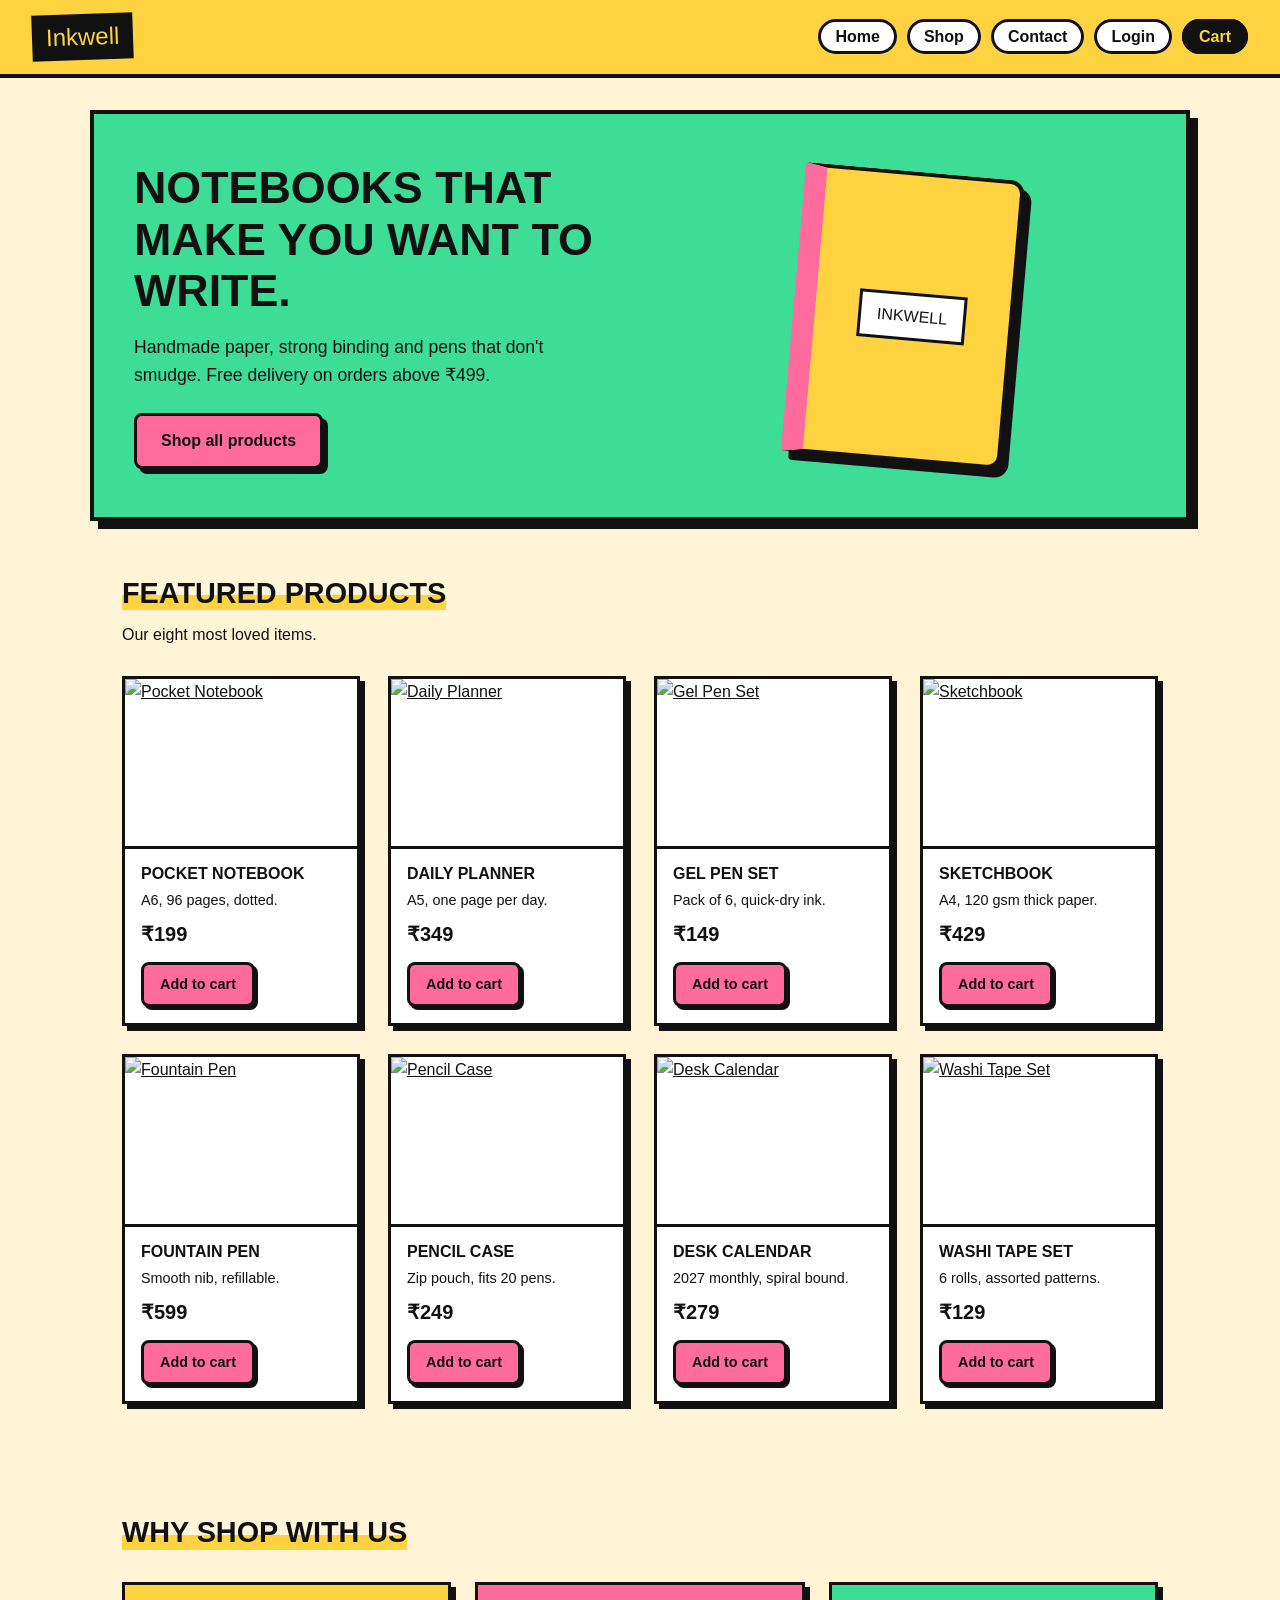
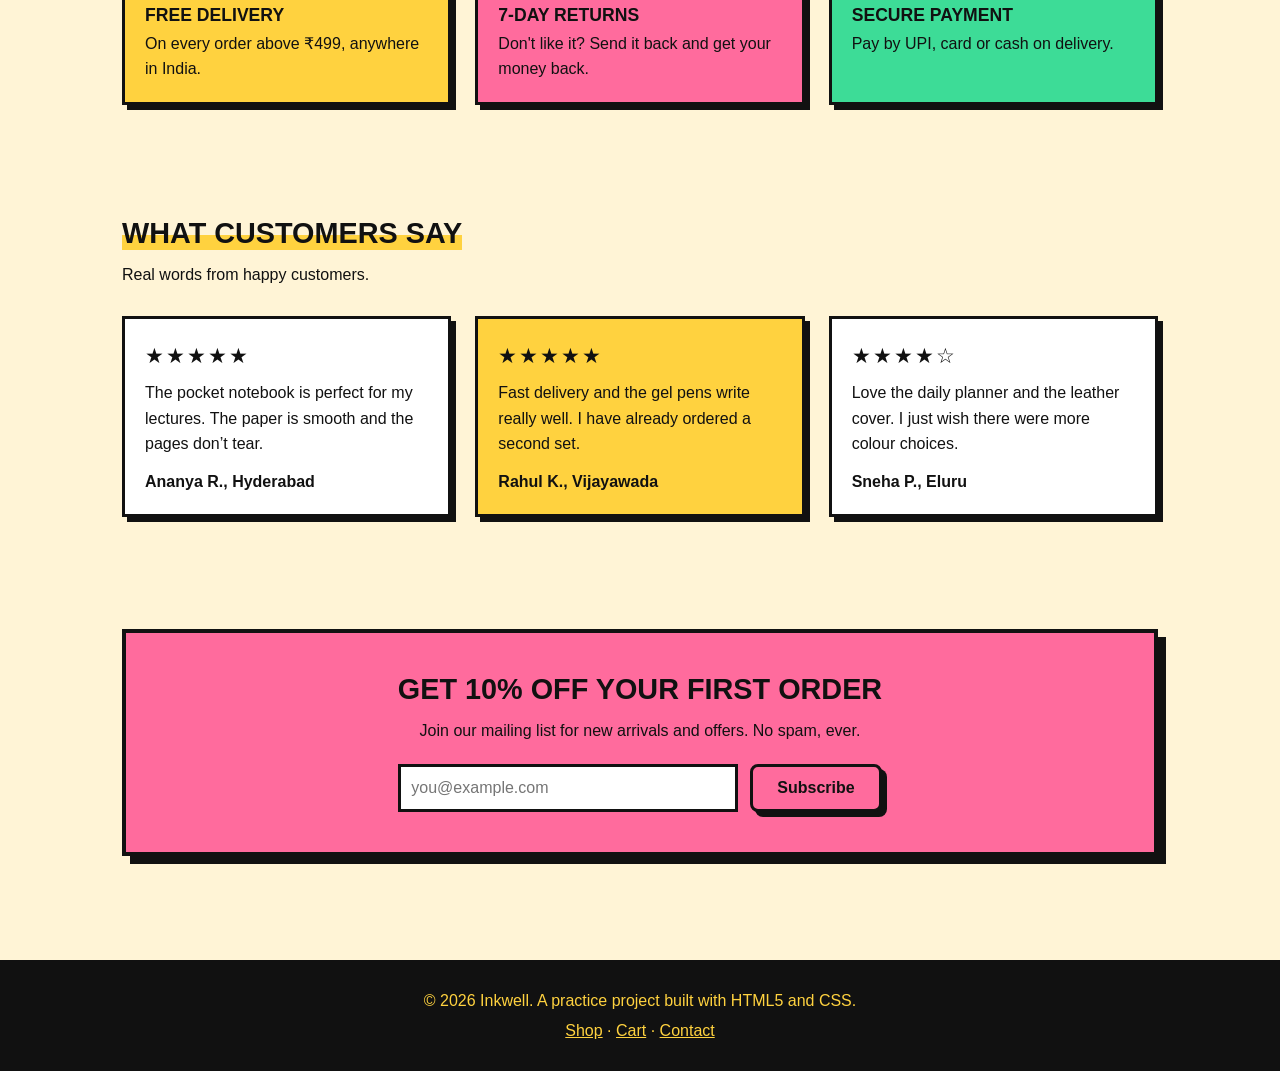
==== index.html @ 36484635 "Add files via upload" ====
<!DOCTYPE html>
<html lang="en">
<head>
  <meta charset="UTF-8">
  <meta name="viewport" content="width=device-width, initial-scale=1">
  <title>Home – Inkwell</title>
  <link rel="stylesheet" href="style.css">
</head>
<body>
  <header class="site-header">
    <a href="index.html" class="logo">Inkwell</a>
    <nav>
      <ul class="nav-links">
        <li><a href="index.html">Home</a></li>
        <li><a href="products.html">Shop</a></li>
        <li><a href="contact.html">Contact</a></li>
        <li><a href="login.html">Login</a></li>
        <li><a href="cart.html" class="cart-link">Cart</a></li>
      </ul>
    </nav>
  </header>
  <main>
    <section class="hero">
      <div class="hero-text">
        <h1>Notebooks that make you want to write.</h1>
        <p>Handmade paper, strong binding and pens that don't smudge. Free delivery on orders above ₹499.</p>
        <a href="products.html" class="btn">Shop all products</a>
      </div>
      <div class="hero-art" aria-hidden="true">
        <div class="book"><div class="book-label">Inkwell</div></div>
      </div>
    </section>

    <section class="section">
      <h2>Featured products</h2>
      <p class="section-intro">Our eight most loved items.</p>
      <div class="product-grid">
        <article class="card">
          <a href="product.html"><img class="card-img" src="images/p1.svg" alt="Pocket Notebook"></a>
          <div class="card-body">
            <h3><a href="product.html">Pocket Notebook</a></h3>
            <p class="desc">A6, 96 pages, dotted.</p>
            <p class="price">₹199</p>
            <a href="cart.html" class="btn btn-small">Add to cart</a>
          </div>
        </article>
        <article class="card">
          <a href="product.html"><img class="card-img" src="images/p2.svg" alt="Daily Planner"></a>
          <div class="card-body">
            <h3><a href="product.html">Daily Planner</a></h3>
            <p class="desc">A5, one page per day.</p>
            <p class="price">₹349</p>
            <a href="cart.html" class="btn btn-small">Add to cart</a>
          </div>
        </article>
        <article class="card">
          <a href="product.html"><img class="card-img" src="images/p3.svg" alt="Gel Pen Set"></a>
          <div class="card-body">
            <h3><a href="product.html">Gel Pen Set</a></h3>
            <p class="desc">Pack of 6, quick-dry ink.</p>
            <p class="price">₹149</p>
            <a href="cart.html" class="btn btn-small">Add to cart</a>
          </div>
        </article>
        <article class="card">
          <a href="product.html"><img class="card-img" src="images/p4.svg" alt="Sketchbook"></a>
          <div class="card-body">
            <h3><a href="product.html">Sketchbook</a></h3>
            <p class="desc">A4, 120 gsm thick paper.</p>
            <p class="price">₹429</p>
            <a href="cart.html" class="btn btn-small">Add to cart</a>
          </div>
        </article>

        <article class="card">
          <a href="product.html"><img class="card-img" src="images/p12.svg" alt="Fountain Pen"></a>
          <div class="card-body">
            <h3><a href="product.html">Fountain Pen</a></h3>
            <p class="desc">Smooth nib, refillable.</p>
            <p class="price">₹599</p>
            <a href="cart.html" class="btn btn-small">Add to cart</a>
          </div>
        </article>

        <article class="card">
          <a href="product.html"><img class="card-img" src="images/p10.svg" alt="Pencil Case"></a>
          <div class="card-body">
            <h3><a href="product.html">Pencil Case</a></h3>
            <p class="desc">Zip pouch, fits 20 pens.</p>
            <p class="price">₹249</p>
            <a href="cart.html" class="btn btn-small">Add to cart</a>
          </div>
        </article>

        <article class="card">
          <a href="product.html"><img class="card-img" src="images/p15.svg" alt="Desk Calendar"></a>
          <div class="card-body">
            <h3><a href="product.html">Desk Calendar</a></h3>
            <p class="desc">2027 monthly, spiral bound.</p>
            <p class="price">₹279</p>
            <a href="cart.html" class="btn btn-small">Add to cart</a>
          </div>
        </article>

        <article class="card">
          <a href="product.html"><img class="card-img" src="images/p9.svg" alt="Washi Tape Set"></a>
          <div class="card-body">
            <h3><a href="product.html">Washi Tape Set</a></h3>
            <p class="desc">6 rolls, assorted patterns.</p>
            <p class="price">₹129</p>
            <a href="cart.html" class="btn btn-small">Add to cart</a>
          </div>
        </article>
      </div>
    </section>

    <section class="section why">
      <h2>Why shop with us</h2>
      <div class="why-grid">
        <div><h3>Free delivery</h3><p>On every order above ₹499, anywhere in India.</p></div>
        <div><h3>7-day returns</h3><p>Don't like it? Send it back and get your money back.</p></div>
        <div><h3>Secure payment</h3><p>Pay by UPI, card or cash on delivery.</p></div>
      </div>
    </section>
    <section class="section">
      <h2>What customers say</h2>
      <p class="section-intro">Real words from happy customers.</p>
      <div class="review-grid">
        <blockquote class="review">
          <p class="stars" aria-label="5 out of 5 stars">★★★★★</p>
          <p>The pocket notebook is perfect for my lectures. The paper is smooth and the pages don’t tear.</p>
          <p class="who">Ananya R., Hyderabad</p>
        </blockquote>
        <blockquote class="review">
          <p class="stars" aria-label="5 out of 5 stars">★★★★★</p>
          <p>Fast delivery and the gel pens write really well. I have already ordered a second set.</p>
          <p class="who">Rahul K., Vijayawada</p>
        </blockquote>
        <blockquote class="review">
          <p class="stars" aria-label="4 out of 5 stars">★★★★☆</p>
          <p>Love the daily planner and the leather cover. I just wish there were more colour choices.</p>
          <p class="who">Sneha P., Eluru</p>
        </blockquote>
      </div>
    </section>

    <section class="section">
      <div class="newsletter">
        <h2>Get 10% off your first order</h2>
        <p>Join our mailing list for new arrivals and offers. No spam, ever.</p>
        <form class="news-form" action="#" method="post">
          <label for="news-email" class="visually-hidden">Email address</label>
          <input type="email" id="news-email" name="email" placeholder="you@example.com" required>
          <button type="submit" class="btn">Subscribe</button>
        </form>
      </div>
    </section>

  </main>
  <footer class="site-footer">
    <p>© 2026 Inkwell. A practice project built with HTML5 and CSS.</p>
    <p><a href="products.html">Shop</a> · <a href="cart.html">Cart</a> · <a href="contact.html">Contact</a></p>
  </footer>
</body>
</html>
---- style.css ----
/* Inkwell – bold "neo-brutalist" style: thick borders, flat colours, hard shadows.
   1 Variables  2 Reset  3 Header  4 Buttons  5 Hero  6 Sections  7 Products
   8 Detail page  9 Cart  10 Forms  11 Footer  12 Mobile */

/* 1. VARIABLES – change these to re-theme the whole site */
:root {
  --ink: #111111;        /* text, borders, shadows */
  --bg: #fff4d6;         /* page background */
  --card: #ffffff;       /* cards and form fields */
  --yellow: #ffd23f;
  --pink: #ff6b9d;
  --mint: #3ddc97;
  --on-accent: #111111;  /* text that sits on yellow / pink / mint */
  --shadow: 5px 5px 0 var(--ink);
}

/* 2. RESET */
* { margin: 0; padding: 0; box-sizing: border-box; }
html { scroll-behavior: smooth; }
body { font-family: "Trebuchet MS", Verdana, sans-serif; background: var(--bg); color: var(--ink); line-height: 1.6; }
h1, h2, h3 { font-family: "Arial Black", Impact, sans-serif; line-height: 1.15; text-transform: uppercase; }
a { color: inherit; }
a:focus-visible, button:focus-visible, input:focus-visible,
textarea:focus-visible, select:focus-visible { outline: 4px solid var(--pink); outline-offset: 2px; }

/* 3. HEADER */
.site-header {
  display: flex; justify-content: space-between; align-items: center; flex-wrap: wrap; gap: 12px;
  padding: 14px 32px; background: var(--yellow); color: var(--on-accent);
  border-bottom: 4px solid var(--ink);
  position: sticky; top: 0; z-index: 5;
}
.logo {
  font-family: "Arial Black", Impact, sans-serif; font-size: 1.5rem; text-decoration: none;
  background: var(--ink); color: var(--yellow); padding: 4px 14px; transform: rotate(-2deg);
}
.nav-links { display: flex; gap: 10px; list-style: none; flex-wrap: wrap; }
.nav-links a {
  text-decoration: none; font-weight: bold; padding: 6px 14px;
  border: 3px solid var(--ink); border-radius: 999px; background: var(--card); color: var(--ink);
}
.nav-links a:hover { background: var(--pink); color: var(--on-accent); }
.nav-links .cart-link { background: var(--ink); color: var(--yellow); }

/* 4. BUTTONS */
.btn {
  display: inline-block; background: var(--pink); color: var(--on-accent); font-weight: bold;
  padding: 12px 24px; border: 3px solid var(--ink); border-radius: 8px;
  box-shadow: var(--shadow); text-decoration: none; font-size: 1rem; cursor: pointer;
  transition: transform .1s, box-shadow .1s;
}
.btn:hover { transform: translate(3px, 3px); box-shadow: 2px 2px 0 var(--ink); }
.btn-small { padding: 8px 16px; font-size: 0.9rem; box-shadow: 3px 3px 0 var(--ink); }

/* 5. HERO */
.hero {
  display: flex; align-items: center; justify-content: space-between; gap: 40px;
  max-width: 1100px; margin: 32px auto 0; padding: 48px 40px;
  background: var(--mint); color: var(--on-accent);
  border: 4px solid var(--ink); box-shadow: 8px 8px 0 var(--ink);
}
.hero-text { flex: 1; }
.hero h1 { font-size: 2.8rem; margin-bottom: 16px; }
.hero p { max-width: 440px; margin-bottom: 24px; font-size: 1.1rem; }
.hero-art { flex: 1; display: flex; justify-content: center; }
.book {
  width: 220px; height: 290px; background: var(--yellow);
  border: 4px solid var(--ink); border-left: 22px solid var(--pink); border-radius: 4px 14px 14px 4px;
  display: flex; align-items: center; justify-content: center;
  transform: rotate(5deg); box-shadow: 8px 8px 0 var(--ink);
}
.book-label { background: var(--card); color: var(--ink); border: 3px solid var(--ink); padding: 8px 16px; font-family: "Arial Black", Impact, sans-serif; text-transform: uppercase; }

/* 6. SECTIONS */
.section { max-width: 1100px; margin: 0 auto; padding: 56px 32px; }
.section h2 {
  display: inline-block; font-size: 1.8rem; margin-bottom: 12px;
  background: linear-gradient(transparent 55%, var(--yellow) 55%); color: var(--ink);
}
.section-intro { margin-bottom: 28px; }
.center { text-align: center; }
.why-grid { display: grid; grid-template-columns: repeat(auto-fit, minmax(220px, 1fr)); gap: 24px; margin-top: 20px; }
.why-grid > div { border: 3px solid var(--ink); background: var(--card); padding: 20px; box-shadow: var(--shadow); }
.why-grid > div:nth-child(1) { background: var(--yellow); color: var(--on-accent); }
.why-grid > div:nth-child(2) { background: var(--pink); color: var(--on-accent); }
.why-grid > div:nth-child(3) { background: var(--mint); color: var(--on-accent); }
.why-grid h3 { margin-bottom: 6px; font-size: 1.1rem; }

/* 7. PRODUCT GRID + CARDS */
.product-grid { display: grid; grid-template-columns: repeat(auto-fit, minmax(220px, 1fr)); gap: 28px; }
.card { background: var(--card); border: 3px solid var(--ink); box-shadow: var(--shadow); transition: transform .15s; }
.card:hover { transform: translate(-3px, -3px) rotate(-1deg); }
.card-img { display: block; width: 100%; height: 170px; object-fit: cover; border-bottom: 3px solid var(--ink); }
.card-body { padding: 16px; }
.card-body h3 { font-size: 1rem; }
.card-body h3 a { text-decoration: none; }
.card-body h3 a:hover { background: var(--yellow); color: var(--on-accent); }
.desc { font-size: 0.9rem; margin: 6px 0; }
.price { font-weight: bold; font-size: 1.25rem; margin-bottom: 12px; }

/* 8. PRODUCT DETAIL PAGE */
.crumbs { font-size: 0.9rem; margin-bottom: 24px; }
.detail { display: flex; gap: 40px; align-items: flex-start; }
.detail-img { display: block; flex: 1; min-width: 0; width: 100%; height: 380px; object-fit: cover; border: 4px solid var(--ink); box-shadow: 8px 8px 0 var(--ink); }
.detail-info { flex: 1; }
.detail-info h1 { font-size: 2rem; }
.price.big { font-size: 2rem; margin: 8px 0 16px; }
.specs { margin: 16px 0 24px 20px; }
.buy-form { display: flex; flex-direction: column; gap: 8px; max-width: 280px; }

/* 9. CART */
.cart-table { width: 100%; border-collapse: collapse; margin: 20px 0 24px; background: var(--card); border: 3px solid var(--ink); }
.cart-table th { background: var(--ink); color: var(--yellow); text-transform: uppercase; font-size: 0.85rem; }
.cart-table th, .cart-table td { padding: 12px; text-align: left; border-bottom: 2px solid var(--ink); }
.summary { max-width: 340px; margin: 0 0 24px auto; padding: 20px; background: var(--yellow); color: var(--on-accent); border: 3px solid var(--ink); box-shadow: var(--shadow); }
.summary p { display: flex; justify-content: space-between; margin-bottom: 8px; }
.summary .total { font-weight: bold; font-size: 1.2rem; border-top: 3px solid var(--ink); padding-top: 8px; margin-bottom: 16px; }

/* 10. FORMS */
.form { display: flex; flex-direction: column; gap: 8px; max-width: 480px; }
.form h2 { margin-bottom: 8px; }
label { font-weight: bold; }
input, textarea, select {
  padding: 10px; border: 3px solid var(--ink); border-radius: 0;
  font-size: 1rem; font-family: inherit; background: var(--card); color: var(--ink);
}
.form .btn, .buy-form .btn { margin-top: 12px; align-self: flex-start; }
fieldset { border: 3px solid var(--ink); padding: 16px; display: flex; flex-direction: column; gap: 8px; background: var(--card); }
legend { padding: 0 8px; font-weight: bold; text-transform: uppercase; background: var(--yellow); color: var(--on-accent); border: 3px solid var(--ink); }
.radio { display: flex; align-items: center; gap: 8px; }
.radio input { padding: 0; accent-color: var(--pink); }
.total-line { font-size: 1.2rem; margin-top: 8px; }
.two-col { display: grid; grid-template-columns: 1fr 1fr; gap: 48px; }
.gap { margin-top: 16px; }

/* 11. FOOTER */
.site-footer { background: var(--ink); color: var(--yellow); text-align: center; padding: 24px; margin-top: 48px; }
.site-footer p { margin: 4px 0; }
.site-footer a:hover { color: var(--pink); }

/* Reviews + newsletter (home page) */
.review-grid { display: grid; grid-template-columns: repeat(auto-fit, minmax(260px, 1fr)); gap: 24px; }
.review { border: 3px solid var(--ink); background: var(--card); padding: 20px; box-shadow: var(--shadow); }
.review:nth-child(2) { background: var(--yellow); color: var(--on-accent); }
.stars { font-size: 1.3rem; letter-spacing: 2px; margin-bottom: 8px; }
.who { font-weight: bold; margin-top: 12px; }
.newsletter { background: var(--pink); color: var(--on-accent); border: 4px solid var(--ink); box-shadow: 8px 8px 0 var(--ink); padding: 40px 32px; text-align: center; }
.newsletter h2 { background: none; }
.newsletter p { margin-bottom: 20px; }
.news-form { display: flex; gap: 12px; justify-content: center; flex-wrap: wrap; }
.news-form input { flex: 1; min-width: 220px; max-width: 340px; color: #111; background: #fff; }
.visually-hidden { position: absolute; width: 1px; height: 1px; overflow: hidden; clip: rect(0 0 0 0); white-space: nowrap; }

/* 12. MOBILE (700px wide or smaller) */
@media (max-width: 700px) {
  .site-header { flex-direction: column; padding: 12px 16px; position: static; }
  .nav-links { justify-content: center; }
  .hero { flex-direction: column; margin: 20px 16px 0; padding: 32px 20px; text-align: center; }
  .hero h1 { font-size: 2rem; }
  .hero p { margin-left: auto; margin-right: auto; }
  .section { padding: 40px 20px; }
  .detail, .two-col { display: flex; flex-direction: column; gap: 24px; }
  .detail-img { flex: none; height: 240px; }
  .summary { max-width: none; }
}
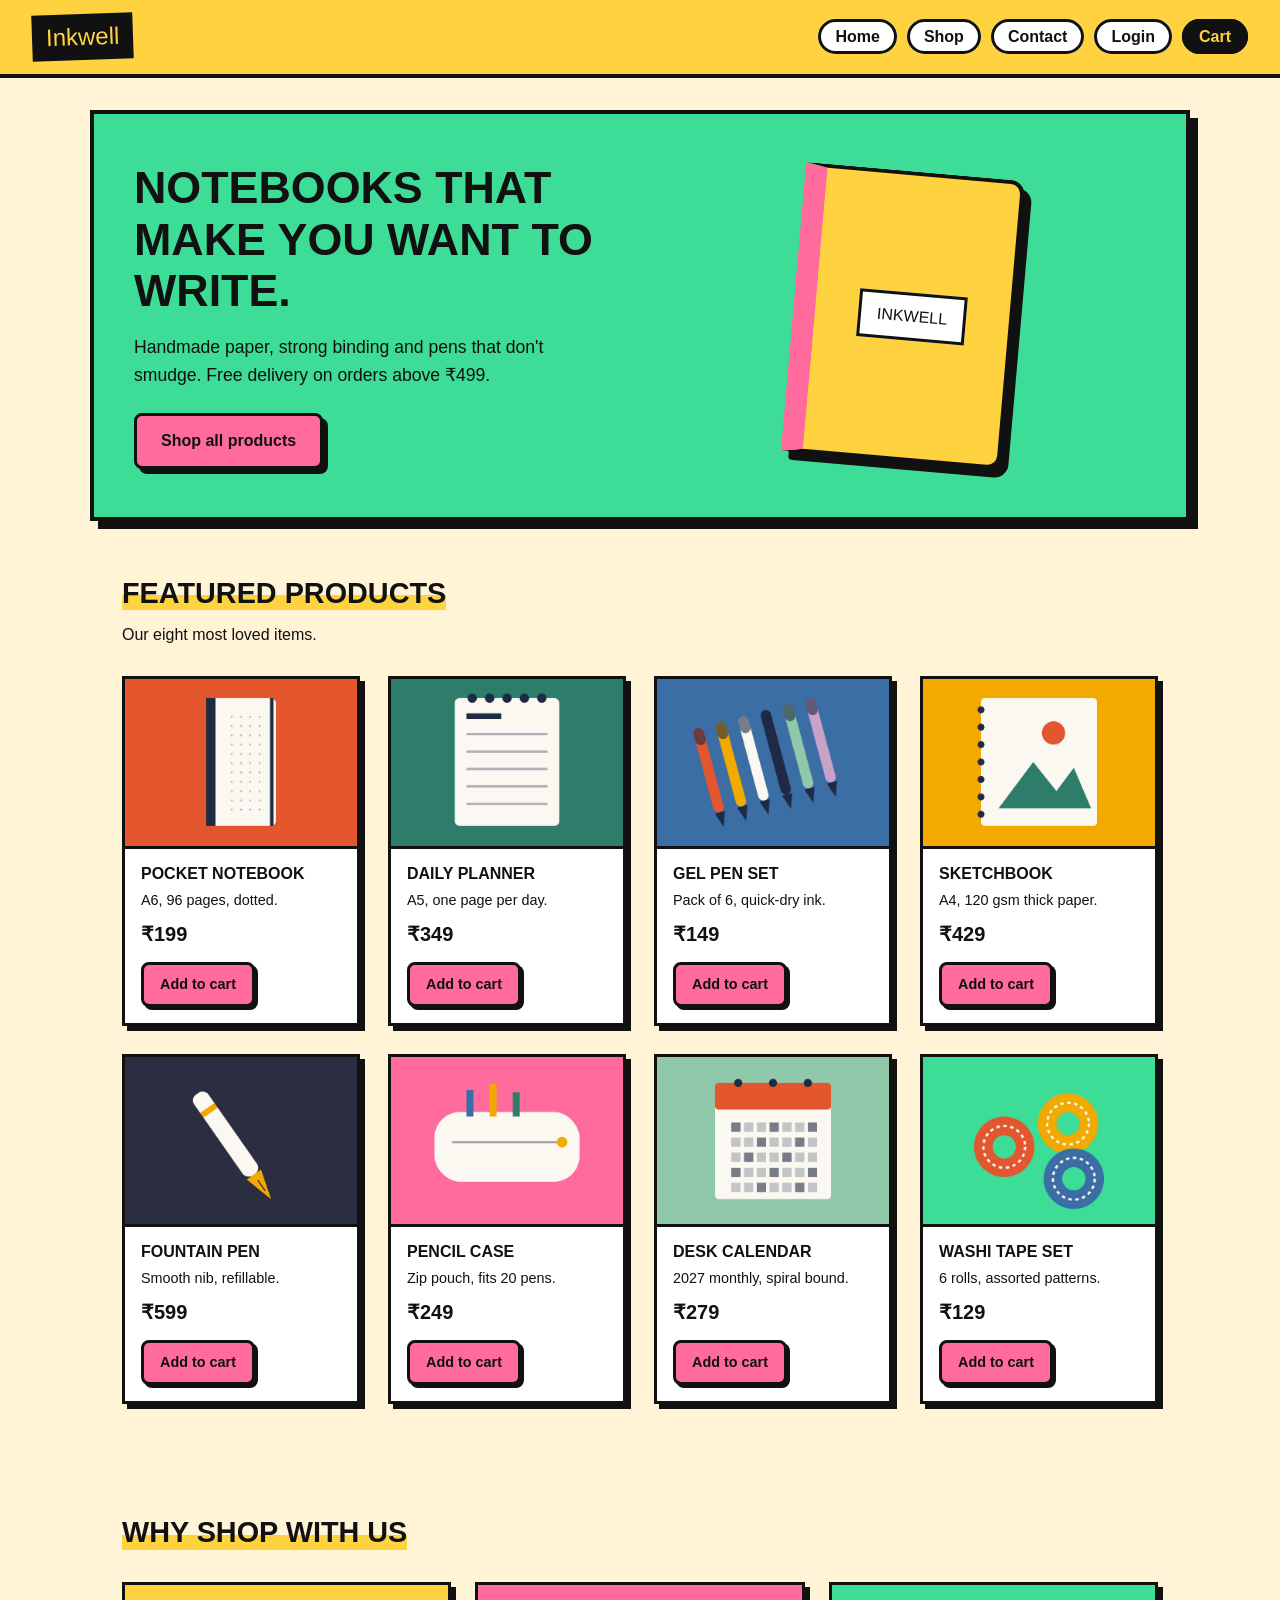
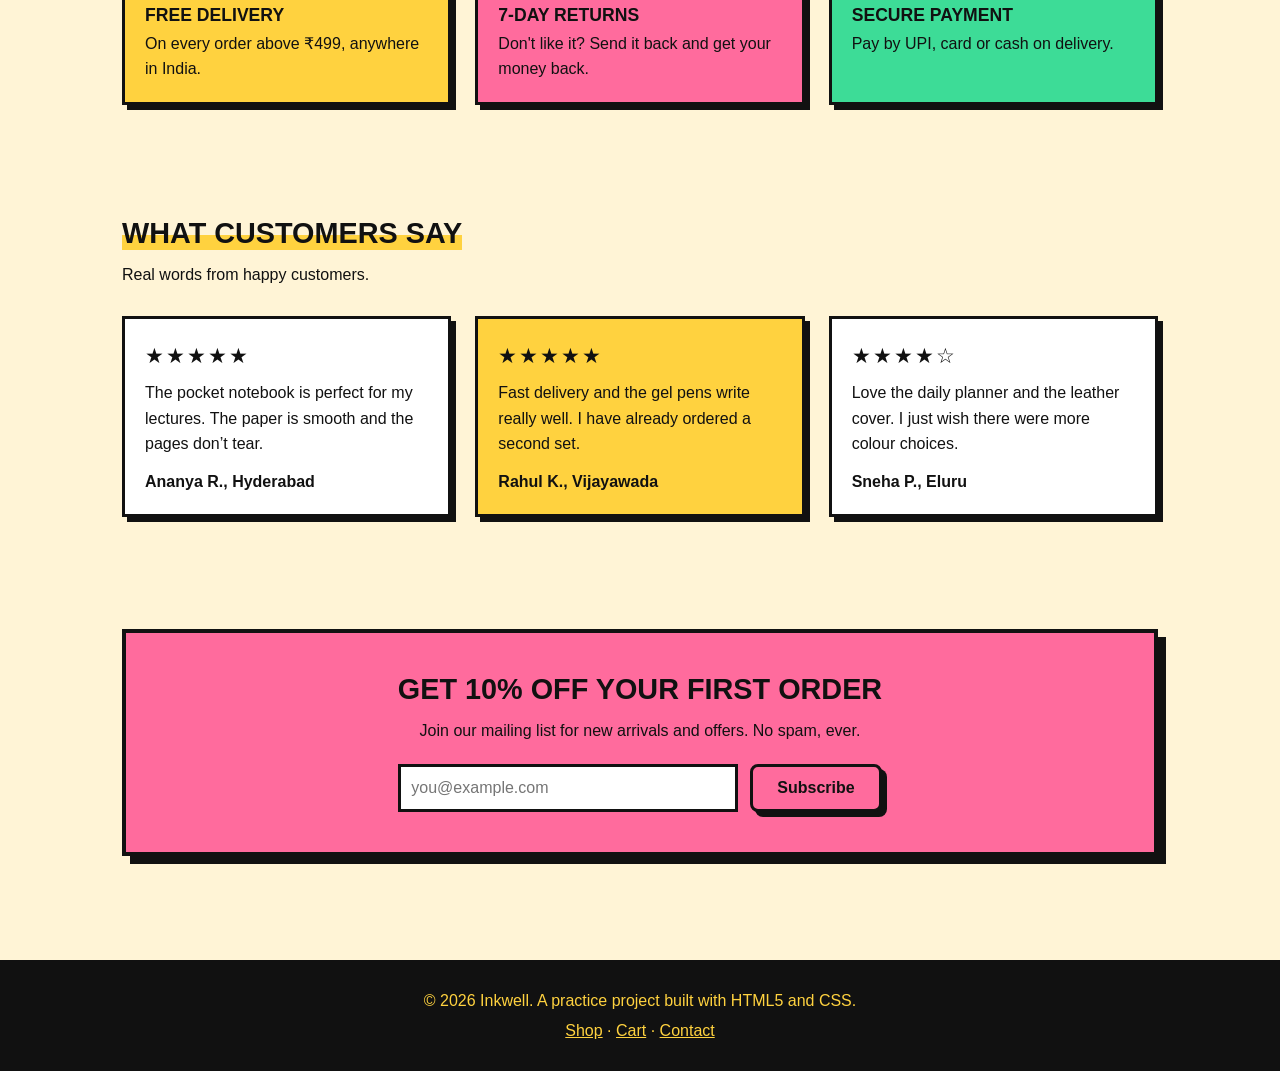
==== commit e4549ad9: "Update index.html" ====
--- a/index.html
+++ b/index.html
@@ -36,7 +36,7 @@
       <p class="section-intro">Our eight most loved items.</p>
       <div class="product-grid">
         <article class="card">
-          <a href="product.html"><img class="card-img" src="images/p1.svg" alt="Pocket Notebook"></a>
+          <a href="product.html"><img class="card-img" src="images/p1.jpg" alt="Pocket Notebook"></a>
           <div class="card-body">
             <h3><a href="product.html">Pocket Notebook</a></h3>
             <p class="desc">A6, 96 pages, dotted.</p>
@@ -45,7 +45,7 @@
           </div>
         </article>
         <article class="card">
-          <a href="product.html"><img class="card-img" src="images/p2.svg" alt="Daily Planner"></a>
+          <a href="product.html"><img class="card-img" src="images/p2.jpg" alt="Daily Planner"></a>
           <div class="card-body">
             <h3><a href="product.html">Daily Planner</a></h3>
             <p class="desc">A5, one page per day.</p>
@@ -54,7 +54,7 @@
           </div>
         </article>
         <article class="card">
-          <a href="product.html"><img class="card-img" src="images/p3.svg" alt="Gel Pen Set"></a>
+          <a href="product.html"><img class="card-img" src="images/p3.jpg" alt="Gel Pen Set"></a>
           <div class="card-body">
             <h3><a href="product.html">Gel Pen Set</a></h3>
             <p class="desc">Pack of 6, quick-dry ink.</p>
@@ -63,7 +63,7 @@
           </div>
         </article>
         <article class="card">
-          <a href="product.html"><img class="card-img" src="images/p4.svg" alt="Sketchbook"></a>
+          <a href="product.html"><img class="card-img" src="images/p4.jpg" alt="Sketchbook"></a>
           <div class="card-body">
             <h3><a href="product.html">Sketchbook</a></h3>
             <p class="desc">A4, 120 gsm thick paper.</p>
@@ -73,7 +73,7 @@
         </article>
 
         <article class="card">
-          <a href="product.html"><img class="card-img" src="images/p12.svg" alt="Fountain Pen"></a>
+          <a href="product.html"><img class="card-img" src="images/p12.jpg" alt="Fountain Pen"></a>
           <div class="card-body">
             <h3><a href="product.html">Fountain Pen</a></h3>
             <p class="desc">Smooth nib, refillable.</p>
@@ -83,7 +83,7 @@
         </article>
 
         <article class="card">
-          <a href="product.html"><img class="card-img" src="images/p10.svg" alt="Pencil Case"></a>
+          <a href="product.html"><img class="card-img" src="images/p10.jpg" alt="Pencil Case"></a>
           <div class="card-body">
             <h3><a href="product.html">Pencil Case</a></h3>
             <p class="desc">Zip pouch, fits 20 pens.</p>
@@ -93,7 +93,7 @@
         </article>
 
         <article class="card">
-          <a href="product.html"><img class="card-img" src="images/p15.svg" alt="Desk Calendar"></a>
+          <a href="product.html"><img class="card-img" src="images/p15.jpg" alt="Desk Calendar"></a>
           <div class="card-body">
             <h3><a href="product.html">Desk Calendar</a></h3>
             <p class="desc">2027 monthly, spiral bound.</p>
@@ -103,7 +103,7 @@
         </article>
 
         <article class="card">
-          <a href="product.html"><img class="card-img" src="images/p9.svg" alt="Washi Tape Set"></a>
+          <a href="product.html"><img class="card-img" src="images/p9.jpg" alt="Washi Tape Set"></a>
           <div class="card-body">
             <h3><a href="product.html">Washi Tape Set</a></h3>
             <p class="desc">6 rolls, assorted patterns.</p>
